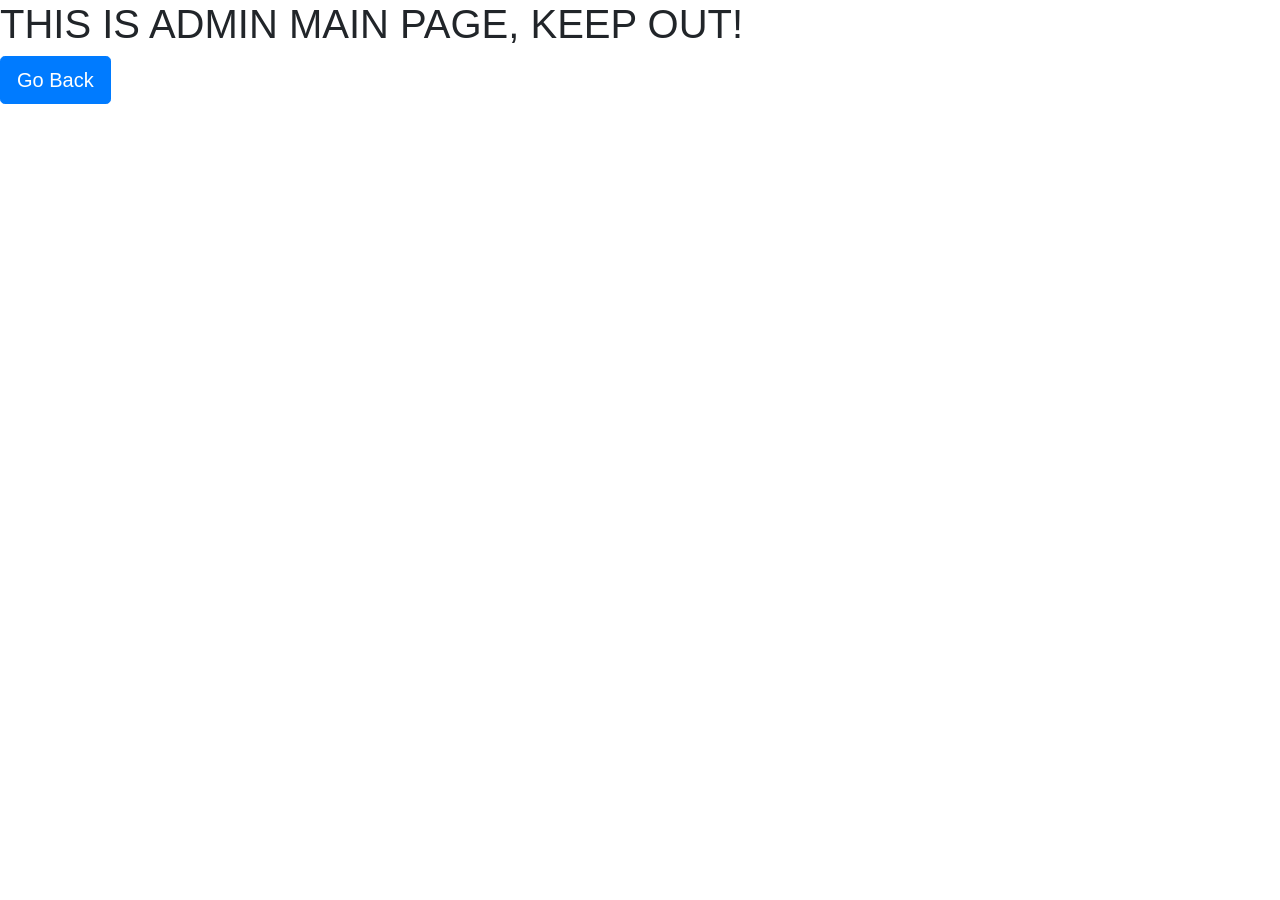
==== Angkring/admin-main-page.html @ c2aaa67b "Added all files to repo" ====
<!DOCTYPE html>
<html lang="en">
<head>
    <meta charset="UTF-8">
    <meta name="viewport" content="width=device-width, initial-scale=1.0">
    <meta http-equiv="X-UA-Compatible" content="ie=edge">
    <link rel="stylesheet" href="https://maxcdn.bootstrapcdn.com/bootstrap/4.3.1/css/bootstrap.min.css">
    <link rel="stylesheet" href="sytle.css">
    <script src="https://ajax.googleapis.com/ajax/libs/jquery/3.4.1/jquery.min.js"></script>
    <script src="https://cdnjs.cloudflare.com/ajax/libs/popper.js/1.14.7/umd/popper.min.js"></script>
    <script src="https://maxcdn.bootstrapcdn.com/bootstrap/4.3.1/js/bootstrap.min.js"></script>
    <title>Document</title>
</head>
<body>
    <h1>THIS IS ADMIN MAIN PAGE, KEEP OUT!</h1>
    <a href="index cp.html" class="btn btn-primary btn-lg" role="button" aria-pressed="true">Go Back</a>
</body>
</html>
---- Angkring/sytle.css ----
body, html, .bg {
    height: 100vh;
    width: 100wh;
    margin: 0;
    overflow: hidden;
    

}

.boody{
    background-image: url(image/salad.jpg);
    background-repeat: no-repeat;
    background-position: center;
    object-fit: contain;
}
 
.navbar{
    z-index: 99;
}


.nav-item button{
    /* margin-left: 10%; */
}



.bg {
    /* The image used */
    /* background-image: url("salad.jpg"); */
  
    /* Center and scale the image nicely */
    background-position: center;
    background-repeat: no-repeat;
    background-size: cover;
}

.bd-example{
    position:absolute;
    top: 0;
    left: 0;
    /* margin-top: -187px; */
}

/* .carousel-item h5{
    margin-top: -120px
}

.carousel-item p{
    margin-bottom: -120px
} */

.carousel-item img{
    
    height: auto;
    max-width: 100%;
    border: 0px;
    object-fit: cover;
    -webkit-transform: scale(1);
    transform: scale(1); /* you can change the value also */
   -webkit-transform-origin: center;
    transform-origin: center;


}

.carousel .slide{
    margin-bottom: 1000px
}

.carousel-caption{
    background-color:rgb(255, 255, 255,0.7);
    height: auto;
    width: auto;
    position: absolute;
    bottom:100;
    margin-bottom: 15%;
    border-radius: 25px;
}

.carousel-caption h5{
    color: rgb(66,66,66);
}

.carousel-caption p{
    color: rgb(66,66,66);
}

.carousel-indicators{
    padding-left: 20px;
}

.carousel-indicators li {
    height: 30px;
    width: 70px;
    background-color: rgb(255,255,255,1 );
    border-radius: 20px;
    line-height: 27px;
    text-align: center;
    color: black;
    /* width: auto;
    height: auto; */
    text-indent: unset;
    margin-bottom: 10%;
}

.modal-content {
    background-color: rgb(255, 255, 255,0.2);
}   

.modal-title{
    /* margin-left: 210px; */
    justify-content: center;
    font-size: 20pt;
    

}

.modal-header {
    padding:9px 15px;
    /* border-bottom:1px solid #eee; */
    background-color: rgb(255, 255, 255,0.8);
    -webkit-border-top-left-radius: 5px;
    -webkit-border-top-right-radius: 5px;
    -moz-border-radius-topleft: 5px;
    -moz-border-radius-topright: 5px;
     border-top-left-radius: 5px;
     border-top-right-radius: 5px;
 }

 .modal-body {
    padding:9px 15px;
    border-bottom:1px solid #eee;
    background-color: rgb(255, 255, 255,0.8);
  
     border-top-left-radius: 1px;
     border-top-right-radius: 1px;
 }

 /* card carousel user */
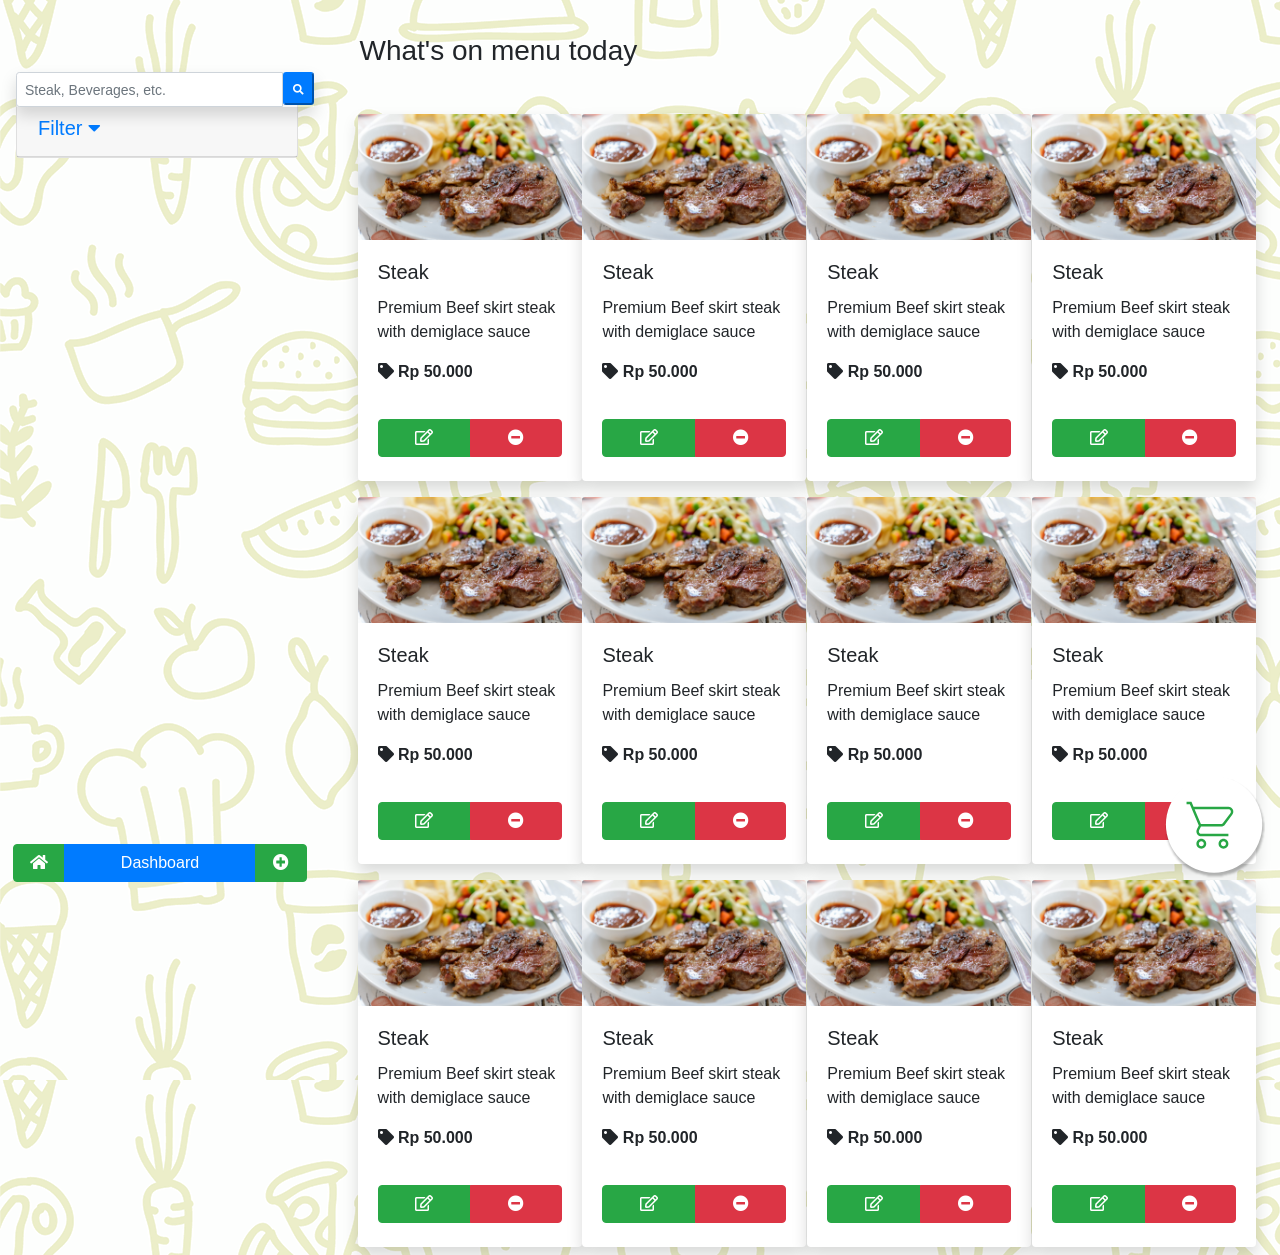
==== commit 640aef84: "Final, added admin page, dashboard and checkout page. Some minor changes" ====
--- a/Angkring/admin-main-page.html
+++ b/Angkring/admin-main-page.html
@@ -5,14 +5,733 @@
     <meta name="viewport" content="width=device-width, initial-scale=1.0">
     <meta http-equiv="X-UA-Compatible" content="ie=edge">
     <link rel="stylesheet" href="https://maxcdn.bootstrapcdn.com/bootstrap/4.3.1/css/bootstrap.min.css">
-    <link rel="stylesheet" href="sytle.css">
+    <link rel="icon" href="resources/title.png" type="image/png">
+    <link rel="stylesheet" href="style-admin.css">
+    <link rel="stylesheet" href="animate.css">
     <script src="https://ajax.googleapis.com/ajax/libs/jquery/3.4.1/jquery.min.js"></script>
     <script src="https://cdnjs.cloudflare.com/ajax/libs/popper.js/1.14.7/umd/popper.min.js"></script>
     <script src="https://maxcdn.bootstrapcdn.com/bootstrap/4.3.1/js/bootstrap.min.js"></script>
-    <title>Document</title>
+    <link rel="stylesheet" href="https://use.fontawesome.com/releases/v5.7.0/css/all.css" integrity="sha384-lZN37f5QGtY3VHgisS14W3ExzMWZxybE1SJSEsQp9S+oqd12jhcu+A56Ebc1zFSJ" crossorigin="anonymous">
+    <link href="https://fonts.googleapis.com/css?family=Lobster&display=swap" rel="stylesheet">
+    <title>Angkring</title>
 </head>
-<body>
-    <h1>THIS IS ADMIN MAIN PAGE, KEEP OUT!</h1>
-    <a href="index cp.html" class="btn btn-primary btn-lg" role="button" aria-pressed="true">Go Back</a>
-</body>
-</html>+<body class="body">
+    <!-- navbar -->
+    <!-- <nav class="navbar sticky-top  navbar-light justify-content-center fadeInDown animated" style="background-color: rgb(255,255,255,0.9); ">
+        <div class="container-fluid">    
+          <a class="navbar-brand" href="#"><img src="image/angkring logo.png" class="d-inline-block " alt="logo" style="width: 60px;"></a>
+          <h3 class="ml-auto fadeInDown animated delay-1s" style="font-family: 'lobster', cursive; text-align: center;">Angkring</h3>
+          <a class="btn btn-primary pull-right ml-auto mr-2" href="#" role="button" onclick="openNav()"><i class="fas fa-shopping-cart"></i></a>
+          <button class="navbar-toggler" type="button" data-toggle="collapse" data-target="#navbarSupportedContent" aria-controls="navbarSupportedContent" aria-expanded="false" aria-label="Toggle navigation">
+            <span class="navbar-toggler-icon"></span>
+          </button>
+
+        <div class="collapse navbar-collapse justify-content-end " id="navbarSupportedContent">
+            <ul class="navbar-nav ">
+                <li class="nav-item ml-auto">
+                    <a class="nav-link" href="#">Appetizer</a> 
+                </li>
+                <li class="nav-item ml-auto">
+                    <a class="nav-link" href="#">Main Course</a> 
+                </li>
+                <li class="nav-item ml-auto">
+                    <a class="nav-link" href="#">Dessert</a> 
+                </li>
+                <li class="nav-item ml-auto">
+                    <a class="nav-link" href="#">Beverage</a> 
+                </li>
+                <li class="nav-item ml-auto">
+                    <a class="nav-link" href="#">   </a> 
+                </li>
+                <li class="nav-item ml-auto">
+                  <a class="btn btn-outline-success my-2 my-sm-0 active" href="index cp.html" role="button"><i class="fas fa-home"></i> Home</a>
+                </li>
+            </ul>
+          </div>
+          </nav>
+        </div> -->
+
+        <div id="mySidenav" class="sidenav" style="height: 100%; top: 0; bottom: 0; overflow-y: scroll;">
+            <a href="javascript:void(0)" class="closebtn" onclick="closeNav()">&times;</a>
+            <h2 class="ml-2 text-muted">Order List</h2>
+          <div class="col">
+            <div class="row">
+               
+            </div>
+              <div class="row">
+                  <div class="card ml-2 mb-3 border-0 shadow" style="width: 24rem; height: 12rem; ">
+                      <div class="row no-gutters">
+                        <div class="col-md-4">
+                          <img src="image/steak.jpg" alt="..." style="height: 12rem; background-size: cover;" >
+                        </div>
+                        <div class="col-md-8 pull-left">
+                          <div class="card-body">
+                            <h4 class="card-title txtB text-wrap" style="margin-left: -1.50rem;"><b>Anonymous</b></h4>
+                            <div class="btn-group-vertical float-right" style="height: 100%; width: fit-content; display: block; float: right; position: absolute; top: 0; right: 0; bottom: 0;">
+                                <button type="button" class="btn btn-danger" style="display: block; height: 50%;" data-target="#cancel" data-toggle="modal"><i class="fas fa-minus-circle"></i></button>                
+                                <button type="button" class="btn btn-success" style="display: block; height: 50%;"><i class="fas fa-check"></i></button>                
+                            </div>
+                            <ul style="list-style-type:none; padding: 0%;">
+                              <li> <p class="card-text text-muted" style="margin-left: -1.50rem;">Steak <span style="position: absolute; right: 25%;">1x</span></p> </li>
+                              <li> <p class="card-text text-muted" style="margin-left: -1.50rem;">Steak <span style="position: absolute; right: 25%;">1x</span></p> </li>
+                              <li> <p class="card-text text-muted" style="margin-left: -1.50rem;">Steak <span style="position: absolute; right: 25%;">1x</span></p> </li>
+                    
+                            </ul>
+                            <p class="card-text" style="margin-left: -1.50rem;">Total <span style="position: absolute; right: 25%;">Rp. 120.000</span></p> 
+                          </div>
+                        </div>
+                      </div>
+                    </div>
+                    <div class="card ml-2 mb-3 border-0 shadow" style="width: 24rem; height: 12rem; ">
+                        <div class="row no-gutters">
+                          <div class="col-md-4">
+                            <img src="image/steak.jpg" alt="..." style="height: 12rem; background-size: cover;">
+                          </div>
+                          <div class="col-md-8 pull-left">
+                            <div class="card-body">
+                              <h4 class="card-title txtB text-wrap" style="margin-left: -1.50rem;"><b>Anonymous</b></h4>
+                              <div class="btn-group-vertical float-right" style="height: 100%; width: fit-content; display: block; float: right; position: absolute; top: 0; right: 0; bottom: 0;">
+                                  <button type="button" class="btn btn-danger" style="display: block; height: 50%;"><i class="fas fa-minus-circle"></i></button>                
+                                  <button type="button" class="btn btn-success" style="display: block; height: 50%;"><i class="fas fa-check"></i></button>                
+                              </div>
+                              <ul style="list-style-type:none; padding: 0%;">
+                                <li> <p class="card-text text-muted" style="margin-left: -1.50rem;">Steak <span style="position: absolute; right: 25%;">1x</span></p> </li>
+                                <li> <p class="card-text text-muted" style="margin-left: -1.50rem;">Steak <span style="position: absolute; right: 25%;">1x</span></p> </li>
+                                <li> <p class="card-text text-muted" style="margin-left: -1.50rem;">Steak <span style="position: absolute; right: 25%;">1x</span></p> </li>
+                      
+                              </ul>
+                              <p class="card-text" style="margin-left: -1.50rem;">Total <span style="position: absolute; right: 25%;">Rp. 120.000</span></p> 
+                            </div>
+                          </div>
+                        </div>
+                    </div>
+                    <div class="card ml-2 mb-3 border-0 shadow" style="width: 24rem; height: 12rem; ">
+                        <div class="row no-gutters">
+                          <div class="col-md-4">
+                            <img src="image/steak.jpg" alt="..." style="height: 12rem; background-size: cover;">
+                          </div>
+                          <div class="col-md-8 pull-left">
+                            <div class="card-body">
+                              <h4 class="card-title txtB text-wrap" style="margin-left: -1.50rem;"><b>Anonymous</b></h4>
+                              <div class="btn-group-vertical float-right" style="height: 100%; width: fit-content; display: block; float: right; position: absolute; top: 0; right: 0; bottom: 0;">
+                                  <button type="button" class="btn btn-danger" style="display: block; height: 50%;"><i class="fas fa-minus-circle"></i></button>                
+                                  <button type="button" class="btn btn-success" style="display: block; height: 50%;"><i class="fas fa-check"></i></button>                
+                              </div>
+                              <ul style="list-style-type:none; padding: 0%;">
+                                <li> <p class="card-text text-muted" style="margin-left: -1.50rem;">Steak <span style="position: absolute; right: 25%;">1x</span></p> </li>
+                                <li> <p class="card-text text-muted" style="margin-left: -1.50rem;">Steak <span style="position: absolute; right: 25%;">1x</span></p> </li>
+                                <li> <p class="card-text text-muted" style="margin-left: -1.50rem;">Steak <span style="position: absolute; right: 25%;">1x</span></p> </li>
+                      
+                              </ul>
+                              <p class="card-text" style="margin-left: -1.50rem;">Total <span style="position: absolute; right: 25%;">Rp. 120.000</span></p> 
+                            </div>
+                          </div>
+                        </div>
+                    </div>
+                    <div class="card ml-2 mb-3 border-0 shadow" style="width: 24rem; height: 12rem; ">
+                        <div class="row no-gutters">
+                          <div class="col-md-4">
+                            <img src="image/steak.jpg" alt="..." style="height: 12rem; background-size: cover;">
+                          </div>
+                          <div class="col-md-8 pull-left">
+                            <div class="card-body">
+                              <h4 class="card-title txtB text-wrap" style="margin-left: -1.50rem;"><b>Anonymous</b></h4>
+                              <div class="btn-group-vertical float-right" style="height: 100%; width: fit-content; display: block; float: right; position: absolute; top: 0; right: 0; bottom: 0;">
+                                  <button type="button" class="btn btn-danger" style="display: block; height: 50%;"><i class="fas fa-minus-circle"></i></button>                
+                                  <button type="button" class="btn btn-success" style="display: block; height: 50%;"><i class="fas fa-check"></i></button>                
+                              </div>
+                              <ul style="list-style-type:none; padding: 0%;">
+                                <li> <p class="card-text text-muted" style="margin-left: -1.50rem;">Steak <span style="position: absolute; right: 25%;">1x</span></p> </li>
+                                <li> <p class="card-text text-muted" style="margin-left: -1.50rem;">Steak <span style="position: absolute; right: 25%;">1x</span></p> </li>
+                                <li> <p class="card-text text-muted" style="margin-left: -1.50rem;">Steak <span style="position: absolute; right: 25%;">1x</span></p> </li>
+                      
+                              </ul>
+                              <p class="card-text" style="margin-left: -1.50rem;">Total <span style="position: absolute; right: 25%;">Rp. 120.000</span></p> 
+                            </div>
+                          </div>
+                        </div>
+                      </div>
+                      <div class="card ml-2 mb-3 border-0 shadow" style="width: 24rem; height: 12rem; ">
+                          <div class="row no-gutters">
+                            <div class="col-md-4">
+                              <img src="image/steak.jpg" alt="..." style="height: 12rem; background-size: cover;">
+                            </div>
+                            <div class="col-md-8 pull-left">
+                              <div class="card-body">
+                                <h4 class="card-title txtB text-wrap" style="margin-left: -1.50rem;"><b>Anonymous</b></h4>
+                                <div class="btn-group-vertical float-right" style="height: 100%; width: fit-content; display: block; float: right; position: absolute; top: 0; right: 0; bottom: 0;">
+                                    <button type="button" class="btn btn-danger" style="display: block; height: 50%;"><i class="fas fa-minus-circle"></i></button>                
+                                    <button type="button" class="btn btn-success" style="display: block; height: 50%;"><i class="fas fa-check"></i></button>                
+                                </div>
+                                <ul style="list-style-type:none; padding: 0%;">
+                                  <li> <p class="card-text text-muted" style="margin-left: -1.50rem;">Steak <span style="position: absolute; right: 25%;">1x</span></p> </li>
+                                  <li> <p class="card-text text-muted" style="margin-left: -1.50rem;">Steak <span style="position: absolute; right: 25%;">1x</span></p> </li>
+                                  <li> <p class="card-text text-muted" style="margin-left: -1.50rem;">Steak <span style="position: absolute; right: 25%;">1x</span></p> </li>
+                        
+                                </ul>
+                                <p class="card-text" style="margin-left: -1.50rem;">Total <span style="position: absolute; right: 25%;">Rp. 120.000</span></p> 
+                              </div>
+                            </div>
+                          </div>
+                        </div>
+                        <div class="card ml-2 mb-3 border-0 shadow" style="width: 24rem; height: 12rem; ">
+                            <div class="row no-gutters">
+                              <div class="col-md-4">
+                                <img src="image/steak.jpg" alt="..." style="height: 12rem; background-size: cover;">
+                              </div>
+                              <div class="col-md-8 pull-left">
+                                <div class="card-body">
+                                  <h4 class="card-title txtB text-wrap" style="margin-left: -1.50rem;"><b>Anonymous</b></h4>
+                                  <div class="btn-group-vertical float-right" style="height: 100%; width: fit-content; display: block; float: right; position: absolute; top: 0; right: 0; bottom: 0;">
+                                      <button type="button" class="btn btn-danger" style="display: block; height: 50%;"><i class="fas fa-minus-circle"></i></button>                
+                                      <button type="button" class="btn btn-success" style="display: block; height: 50%;"><i class="fas fa-check"></i></button>                
+                                  </div>
+                                  <ul style="list-style-type:none; padding: 0%;">
+                                    <li> <p class="card-text text-muted" style="margin-left: -1.50rem;">Steak <span style="position: absolute; right: 25%;">1x</span></p> </li>
+                                    <li> <p class="card-text text-muted" style="margin-left: -1.50rem;">Steak <span style="position: absolute; right: 25%;">1x</span></p> </li>
+                                    <li> <p class="card-text text-muted" style="margin-left: -1.50rem;">Steak <span style="position: absolute; right: 25%;">1x</span></p> </li>
+                          
+                                  </ul>
+                                  <p class="card-text" style="margin-left: -1.50rem;">Total <span style="position: absolute; right: 25%;">Rp. 120.000</span></p> 
+                                </div>
+                              </div>
+                            </div>
+                          </div>
+                          <div class="card ml-2 mb-3 border-0 shadow" style="width: 24rem; height: 12rem; ">
+                              <div class="row no-gutters">
+                                <div class="col-md-4">
+                                  <img src="image/steak.jpg" alt="..." style="height: 12rem; background-size: cover;">
+                                </div>
+                                <div class="col-md-8 pull-left">
+                                  <div class="card-body">
+                                    <h4 class="card-title txtB text-wrap" style="margin-left: -1.50rem;"><b>Anonymous</b></h4>
+                                    <div class="btn-group-vertical float-right" style="height: 100%; width: fit-content; display: block; float: right; position: absolute; top: 0; right: 0; bottom: 0;">
+                                        <button type="button" class="btn btn-danger" style="display: block; height: 50%;"><i class="fas fa-minus-circle"></i></button>                
+                                        <button type="button" class="btn btn-success" style="display: block; height: 50%;"><i class="fas fa-check"></i></button>                
+                                    </div>
+                                    <ul style="list-style-type:none; padding: 0%;">
+                                      <li> <p class="card-text text-muted" style="margin-left: -1.50rem;">Steak <span style="position: absolute; right: 25%;">1x</span></p> </li>
+                                      <li> <p class="card-text text-muted" style="margin-left: -1.50rem;">Steak <span style="position: absolute; right: 25%;">1x</span></p> </li>
+                                      <li> <p class="card-text text-muted" style="margin-left: -1.50rem;">Steak <span style="position: absolute; right: 25%;">1x</span></p> </li>
+                            
+                                    </ul>
+                                    <p class="card-text" style="margin-left: -1.50rem;">Total <span style="position: absolute; right: 25%;">Rp. 120.000</span></p> 
+                                  </div>
+                                </div>
+                              </div>
+                            </div>
+              </div>
+          </div>  
+        </div>
+
+    <div class="row">
+            <div class="col">
+              <div class="input-group ml-3 border-0 shadow fadeInLeft animated sticky-top" style="top: 8%;">
+                <input type="text" id="quantity" name="quantity" class="form-control btn-sm"  placeholder="Steak, Beverages, etc. " >
+                <span class="input-group-btn">
+                    <button type="button" class="quantity-right-plus btn-sm btn-primary btn-number" data-type="plus" data-field="">
+                        <span class="glyphicon glyphicon-plus"><i class="fas fa-search fa-xs"></i></span>
+                    </button>
+                </span>
+            </div>
+              <!-- <div> 
+                <input type="text" class="ml-3 form-control border-0 shadow fadeInLeft animated" style="width: 23%; margin-top: 2%; position: fixed;" placeholder="Search our menu" >
+              </div> -->
+              <div class="card mt-3 ml-3 sticky-top filter-oke fadeInLeft animated delay-1s" style="background: #ffffff; z-index: 99;">
+                <header class="card-header">
+                    <!-- <h6 class="title text-center font-weight-bold">Filter</h6> -->
+                    <a class="btn btn-link text-weight-bold text-center text-decoration-none" style=" font-size: 15pt; padding: 0;" data-toggle="collapse" href="#filtercollapse" role="button" aria-expanded="false" aria-controls="collapseExample">
+                      Filter     <i class="fas fa-caret-down"></i>
+                    </a>
+                  </header>   
+              <div class="collapse" id="filtercollapse">
+                <article class="card-group-item" >      
+                  <header class="card-header">
+                    <h6 class="title">Range input </h6>
+                  </header>
+                  <div class="filter-content">
+                    <div class="card-body">
+                    <div class="form-row">
+                    <div class="form-group col-md-6">
+                      <label>Min</label>
+                      <input type="number" class="form-control" id="inputEmail4" placeholder="Rp 0">
+                    </div>
+                    <div class="form-group col-md-6 text-right">
+                      <label>Max</label>
+                      <input type="number" class="form-control" placeholder="Rp 100.000">
+                    </div>
+                    </div>
+                    </div> <!-- card-body.// -->
+                  </div>
+                </article> <!-- card-group-item.// -->
+                <article class="card-group-item">
+                  <header class="card-header">
+                    <h6 class="title">Selection </h6>
+                  </header>
+                  <div class="filter-content">
+                    <div class="card-body">
+                      <div class="custom-control custom-checkbox">
+                        <span class="float-right badge badge-light round">12</span>
+                          <input type="checkbox" class="custom-control-input" id="Check1">
+                          <label class="custom-control-label" for="Check1">Appetizer</label>
+                      </div> <!-- form-check.// -->
+              
+                      <div class="custom-control custom-checkbox">
+                        <span class="float-right badge badge-light round">10</span>
+                          <input type="checkbox" class="custom-control-input" id="Check2">
+                         <label class="custom-control-label" for="Check2">Main Course</label>
+                      </div> <!-- form-check.// -->
+              
+                      <div class="custom-control custom-checkbox">
+                        <span class="float-right badge badge-light round">17</span>
+                          <input type="checkbox" class="custom-control-input" id="Check3">
+                          <label class="custom-control-label" for="Check3">Dessert</label>
+                      </div> <!-- form-check.// -->
+              
+                      <div class="custom-control custom-checkbox">
+                        <span class="float-right badge badge-light round">12</span>
+                          <input type="checkbox" class="custom-control-input" id="Check4">
+                          <label class="custom-control-label" for="Check4">Beverage</label>
+                      </div>
+                      <div class="custom-control custom-checkbox">
+                        <span class="float-right badge badge-light round">9</span>
+                          <input type="checkbox" class="custom-control-input" id="Check5">
+                          <label class="custom-control-label" for="Check5">Snacks</label>
+                      </div> <!-- form-check.// -->
+                    </div> <!-- card-body.// -->
+                    <header class="card-header">
+                        <a class="btn btn-success ml-auto" href="#" role="button">Set Filter</a>
+                      </header>
+                  </div>
+                </article> <!-- card-group-item.// -->
+              </div>
+                </div>
+            </div> 
+        <div class="col-9 fadeInUp animated">
+            
+          <div class="row ml-3 mt-1">
+            <div class="block" style="margin-top: 30px;">
+                <h3 class="ml-3"> What's on menu today</h3> </div>  
+            </div>
+          
+            <div class="col-12">
+              <div class="container-fluid" style="margin-top: 30px;">
+                  <div class="row mr-2 mb-2">
+                      <div class="col-sm-6 col-lg-3 mt-2 mx-auto">
+                          <div class="card card-cat    border-0 shadow" style="width: 14rem;">
+                            <img src="Image/steak.jpg" class="card-img-top">
+                              <div class="card-body">
+                                <h5 class="card-title">Steak</h5>
+                                <p class="card-text">Premium Beef skirt steak with demiglace sauce </p>
+                                <p class="font-weight-bold"><i class="fas fa-tag mb-2"></i>  Rp 50.000</p>
+                                <div class="btn-group btn-block">
+                                  <a href="#" class="btn btn-success mt-3 mb-1 d-inline float-left" data-target="#produk1" data-toggle="modal"> <i class="far fa-edit"></i></a>                
+                                  <a href="#" class="btn btn-danger mt-3 mb-1 d-inline float-right" data-target="#delete" data-toggle="modal"> <i class="fas fa-minus-circle"></i></a>                
+                                </div>
+                                </div>    
+                          </div>
+                        </div>
+                        <div class="col-sm-6 col-lg-3 mt-2">
+                            <div class="card card-cat    border-0 shadow" style="width: 14rem;">
+                                <img src="Image/steak.jpg" class="card-img-top">
+                                  <div class="card-body">
+                                    <h5 class="card-title">Steak</h5>
+                                    <p class="card-text">Premium Beef skirt steak with demiglace sauce </p>
+                                    <p class="font-weight-bold"><i class="fas fa-tag mb-2"></i>  Rp 50.000</p>
+                                    <div class="btn-group btn-block">
+                                      <a href="#" class="btn btn-success mt-3 mb-1 d-inline float-left" data-target="#produk1" data-toggle="modal"> <i class="far fa-edit"></i></a>                
+                                      <a href="#" class="btn btn-danger mt-3 mb-1 d-inline float-right" data-target="#produk1" data-toggle="modal"> <i class="fas fa-minus-circle"></i></a>                
+                                    </div>
+                                    </div>    
+                              </div>
+                        </div>
+                        <div class="col-sm-6 col-lg-3 mt-2">
+                            <div class="card card-cat    border-0 shadow" style="width: 14rem;">
+                                <img src="Image/steak.jpg" class="card-img-top">
+                                  <div class="card-body">
+                                    <h5 class="card-title">Steak</h5>
+                                    <p class="card-text">Premium Beef skirt steak with demiglace sauce </p>
+                                    <p class="font-weight-bold"><i class="fas fa-tag mb-2"></i>  Rp 50.000</p>
+                                    <div class="btn-group btn-block">
+                                      <a href="#" class="btn btn-success mt-3 mb-1 d-inline float-left" data-target="#produk1" data-toggle="modal"> <i class="far fa-edit"></i></a>                
+                                      <a href="#" class="btn btn-danger mt-3 mb-1 d-inline float-right" data-target="#produk1" data-toggle="modal"> <i class="fas fa-minus-circle"></i></a>                
+                                    </div>
+                                    </div>    
+                              </div>
+                        </div>
+                        <div class="col-sm-6 col-lg-3 mt-2">
+                            <div class="card card-cat    border-0 shadow" style="width: 14rem;">
+                                <img src="Image/steak.jpg" class="card-img-top">
+                                  <div class="card-body">
+                                    <h5 class="card-title">Steak</h5>
+                                    <p class="card-text">Premium Beef skirt steak with demiglace sauce </p>
+                                    <p class="font-weight-bold"><i class="fas fa-tag mb-2"></i>  Rp 50.000</p>
+                                    <div class="btn-group btn-block">
+                                      <a href="#" class="btn btn-success mt-3 mb-1 d-inline float-left" data-target="#produk1" data-toggle="modal"> <i class="far fa-edit"></i></a>                
+                                      <a href="#" class="btn btn-danger mt-3 mb-1 d-inline float-right" data-target="#produk1" data-toggle="modal"> <i class="fas fa-minus-circle"></i></a>                
+                                    </div>
+                                    </div>    
+                              </div>
+                        </div>
+                      </div>
+                  <div class="row mr-2 mb-2">
+                      <div class="col-sm-6 col-lg-3 mt-2 mx-auto">
+                          <div class="card card-cat    border-0 shadow" style="width: 14rem;">
+                            <img src="Image/steak.jpg" class="card-img-top">
+                              <div class="card-body">
+                                <h5 class="card-title">Steak</h5>
+                                <p class="card-text">Premium Beef skirt steak with demiglace sauce </p>
+                                <p class="font-weight-bold"><i class="fas fa-tag mb-2"></i>  Rp 50.000</p>
+                                <div class="btn-group btn-block">
+                                  <a href="#" class="btn btn-success mt-3 mb-1 d-inline float-left" data-target="#produk1" data-toggle="modal"> <i class="far fa-edit"></i></a>                
+                                  <a href="#" class="btn btn-danger mt-3 mb-1 d-inline float-right" data-target="#produk1" data-toggle="modal"> <i class="fas fa-minus-circle"></i></a>                
+                                </div>
+                                </div>    
+                          </div>
+                        </div>
+                        <div class="col-sm-6 col-lg-3 mt-2">
+                            <div class="card card-cat    border-0 shadow" style="width: 14rem;">
+                                <img src="Image/steak.jpg" class="card-img-top">
+                                  <div class="card-body">
+                                    <h5 class="card-title">Steak</h5>
+                                    <p class="card-text">Premium Beef skirt steak with demiglace sauce </p>
+                                    <p class="font-weight-bold"><i class="fas fa-tag mb-2"></i>  Rp 50.000</p>
+                                    <div class="btn-group btn-block">
+                                      <a href="#" class="btn btn-success mt-3 mb-1 d-inline float-left" data-target="#produk1" data-toggle="modal"> <i class="far fa-edit"></i></a>                
+                                      <a href="#" class="btn btn-danger mt-3 mb-1 d-inline float-right" data-target="#produk1" data-toggle="modal"> <i class="fas fa-minus-circle"></i></a>                
+                                    </div>
+                                    </div>    
+                              </div>
+                        </div>
+                        <div class="col-sm-6 col-lg-3 mt-2">
+                            <div class="card card-cat    border-0 shadow" style="width: 14rem;">
+                                <img src="Image/steak.jpg" class="card-img-top">
+                                  <div class="card-body">
+                                    <h5 class="card-title">Steak</h5>
+                                    <p class="card-text">Premium Beef skirt steak with demiglace sauce </p>
+                                    <p class="font-weight-bold"><i class="fas fa-tag mb-2"></i>  Rp 50.000</p>
+                                    <div class="btn-group btn-block">
+                                      <a href="#" class="btn btn-success mt-3 mb-1 d-inline float-left" data-target="#produk1" data-toggle="modal"> <i class="far fa-edit"></i></a>                
+                                      <a href="#" class="btn btn-danger mt-3 mb-1 d-inline float-right" data-target="#produk1" data-toggle="modal"> <i class="fas fa-minus-circle"></i></a>                
+                                    </div>
+                                    </div>    
+                              </div>
+                        </div>
+                        <div class="col-sm-6 col-lg-3 mt-2">
+                            <div class="card card-cat    border-0 shadow" style="width: 14rem;">
+                                <img src="Image/steak.jpg" class="card-img-top">
+                                  <div class="card-body">
+                                    <h5 class="card-title">Steak</h5>
+                                    <p class="card-text">Premium Beef skirt steak with demiglace sauce </p>
+                                    <p class="font-weight-bold"><i class="fas fa-tag mb-2"></i>  Rp 50.000</p>
+                                    <div class="btn-group btn-block">
+                                      <a href="#" class="btn btn-success mt-3 mb-1 d-inline float-left" data-target="#produk1" data-toggle="modal"> <i class="far fa-edit"></i></a>                
+                                      <a href="#" class="btn btn-danger mt-3 mb-1 d-inline float-right" data-target="#produk1" data-toggle="modal"> <i class="fas fa-minus-circle"></i></a>                
+                                    </div>
+                                    </div>    
+                              </div>
+                        </div>
+                      </div>
+                      
+                  <div class="row mr-2 mb-2">
+                      <div class="col-sm-6 col-lg-3 mt-2 mx-auto">
+                          <div class="card card-cat    border-0 shadow" style="width: 14rem;">
+                            <img src="Image/steak.jpg" class="card-img-top">
+                              <div class="card-body">
+                                <h5 class="card-title">Steak</h5>
+                                <p class="card-text">Premium Beef skirt steak with demiglace sauce </p>
+                                <p class="font-weight-bold"><i class="fas fa-tag mb-2"></i>  Rp 50.000</p>
+                                <div class="btn-group btn-block">
+                                  <a href="#" class="btn btn-success mt-3 mb-1 d-inline float-left" data-target="#produk1" data-toggle="modal"> <i class="far fa-edit"></i></a>                
+                                  <a href="#" class="btn btn-danger mt-3 mb-1 d-inline float-right" data-target="#produk1" data-toggle="modal"> <i class="fas fa-minus-circle"></i></a>                
+                                </div>
+                                </div>    
+                          </div>
+                        </div>
+                        <div class="col-sm-6 col-lg-3 mt-2">
+                            <div class="card card-cat    border-0 shadow" style="width: 14rem;">
+                                <img src="Image/steak.jpg" class="card-img-top">
+                                  <div class="card-body">
+                                    <h5 class="card-title">Steak</h5>
+                                    <p class="card-text">Premium Beef skirt steak with demiglace sauce </p>
+                                    <p class="font-weight-bold"><i class="fas fa-tag mb-2"></i>  Rp 50.000</p>
+                                    <div class="btn-group btn-block">
+                                      <a href="#" class="btn btn-success mt-3 mb-1 d-inline float-left" data-target="#produk1" data-toggle="modal"> <i class="far fa-edit"></i></a>                
+                                      <a href="#" class="btn btn-danger mt-3 mb-1 d-inline float-right" data-target="#produk1" data-toggle="modal"> <i class="fas fa-minus-circle"></i></a>                
+                                    </div>
+                                    </div>    
+                              </div>
+                        </div>
+                        <div class="col-sm-6 col-lg-3 mt-2">
+                            <div class="card card-cat    border-0 shadow" style="width: 14rem;">
+                                <img src="Image/steak.jpg" class="card-img-top">
+                                  <div class="card-body">
+                                    <h5 class="card-title">Steak</h5>
+                                    <p class="card-text">Premium Beef skirt steak with demiglace sauce </p>
+                                    <p class="font-weight-bold"><i class="fas fa-tag mb-2"></i>  Rp 50.000</p>
+                                    <div class="btn-group btn-block">
+                                      <a href="#" class="btn btn-success mt-3 mb-1 d-inline float-left" data-target="#produk1" data-toggle="modal"> <i class="far fa-edit"></i></a>                
+                                      <a href="#" class="btn btn-danger mt-3 mb-1 d-inline float-right" data-target="#produk1" data-toggle="modal"> <i class="fas fa-minus-circle"></i></a>                
+                                    </div>
+                                    </div>    
+                              </div>
+                        </div>
+                        <div class="col-sm-6 col-lg-3 mt-2">
+                            <div class="card card-cat    border-0 shadow" style="width: 14rem;">
+                                <img src="Image/steak.jpg" class="card-img-top">
+                                  <div class="card-body">
+                                    <h5 class="card-title">Steak</h5>
+                                    <p class="card-text">Premium Beef skirt steak with demiglace sauce </p>
+                                    <p class="font-weight-bold"><i class="fas fa-tag mb-2"></i>  Rp 50.000</p>
+                                    <div class="btn-group btn-block">
+                                      <a href="#" class="btn btn-success mt-3 mb-1 d-inline float-left" data-target="#produk1" data-toggle="modal"> <i class="far fa-edit"></i></a>                
+                                      <a href="#" class="btn btn-danger mt-3 mb-1 d-inline float-right" data-target="#produk1" data-toggle="modal"> <i class="fas fa-minus-circle"></i></a>                
+                                    </div>
+                                    </div>    
+                              </div>
+                        </div>
+                      </div>
+                      </div>                                           
+              </div>     
+            </div>
+          </div>
+        </div>    
+    </div>
+
+    <div class="modal fade" id="add" tabindex="-1" role="dialog" aria-labelledby="exampleModalLabel" aria-hidden="true">
+      <div class="modal-dialog modal-lg modal-dialog-centered" role="document">
+        <div class="modal-content">
+          <div class="modal-header">
+            <h5 class="modal-title" id="exampleModalLabel">Product Detail</h5>
+            <button type="button" class="close" data-dismiss="modal" aria-label="Close">
+              <span aria-hidden="true">&times;</span>
+            </button>
+          </div>
+          <div class="modal-body" style="position: relative;">
+            <div class="row">
+                
+              <div class="col-9">
+                
+              </div>
+            </div>
+            <div class=row  >
+              <div class="col md-6 ml-3 mr-3">
+                <table class="table table-borderless">
+                <tr> 
+                  <th>Picture</th> 
+                <td>
+                  <div class="input-group">
+                    <div class="input-group-prepend">
+                      <span class="input-group-text" id="inputGroupFileAddon01">Upload</span>
+                    </div>
+                    <div class="custom-file">
+                      <input type="file" class="custom-file-input" id="inputGroupFile01"
+                        aria-describedby="inputGroupFileAddon01">
+                      <label class="custom-file-label" for="inputGroupFile01">Choose file</label>
+                    </div>
+                  </div>
+                </td>
+                <tr>
+                  <th> Name </th>
+                <td> 
+                      <form action="">
+                        <input class="form-control" type="text" name="menu" placeholder="Ice Cream">
+                      </form> 
+                </td>
+                </tr>  
+                <!-- <div class="container-fluid"> -->
+                </tr>
+                <tr>  
+                  <th> Price </th>
+                <td> 
+                      <form action="">
+                        <input class="form-control" type="text" name="menu" placeholder="Rp. 30.000">
+                      </form> 
+                </td>
+                </tr>
+                <tr>  
+                  <th> Description</th>
+                <td> 
+                      <form action="">
+                        <textarea class="form-control" type="text" name="menu" placeholder="Sweet ice cream with topping on it."></textarea>
+                      </form> 
+                </td>
+                </tr>
+                </table>
+              </div>
+              
+            </div>
+          </div>
+          <div class="modal-footer">
+              <div class="btn-group btn-block">
+                  <button type="button" class="btn btn-secondary mt-3 mb-1 d-inline" onclick="animateCSS('.carticon', 'rubberBand')"><i class="fas fa-arrow-left" data-dismiss="modal"></i></button>
+                  <button type="button" class="btn btn-success mt-3 mb-1 d-inline" onclick="animateCSS('.carticon', 'rubberBand')"><i class="fas fa-check" data-dismiss="modal"></i></button>
+                </div>
+          </div>
+        </div>
+      </div>
+    </div>
+    <div class="modal fade" id="produk1" tabindex="-1" role="dialog" aria-labelledby="exampleModalLabel" aria-hidden="true">
+        <div class="modal-dialog modal-lg modal-dialog-centered" role="document">
+          <div class="modal-content">
+            <div class="modal-header">
+              <h5 class="modal-title" id="exampleModalLabel">Product Detail</h5>
+              <button type="button" class="close" data-dismiss="modal" aria-label="Close">
+                <span aria-hidden="true">&times;</span>
+              </button>
+            </div>
+            <div class="modal-body" style="position: relative;">
+              <div class="row">
+                  <img class="rounded mx-auto " src="Image/steak.jpg" style="display: block;  height: 16rem; width: auto;">
+                  
+                <div class="col-9">
+                  
+                </div>
+              </div>
+              <div class=row  >
+                <div class="col md-6 ml-3 mr-3">
+                  <table class="table table-borderless">
+                  <tr> 
+                    <th>Picture</th> 
+                  <td>
+                    <div class="input-group">
+                      <div class="input-group-prepend">
+                        <span class="input-group-text" id="inputGroupFileAddon01">Upload</span>
+                      </div>
+                      <div class="custom-file">
+                        <input type="file" class="custom-file-input" id="inputGroupFile01"
+                          aria-describedby="inputGroupFileAddon01">
+                        <label class="custom-file-label" for="inputGroupFile01">Choose file</label>
+                      </div>
+                    </div>
+                  </td>
+                  <tr>
+                    <th> Name </th>
+                  <td> 
+                        <form action="">
+                          <input class="form-control" type="text" name="menu" value="Steak">
+                        </form> 
+                  </td>
+                  </tr>  
+                  <!-- <div class="container-fluid"> -->
+                  </tr>
+                  <tr>  
+                    <th> Price </th>
+                  <td> 
+                        <form action="">
+                          <input class="form-control" type="text" name="menu" value="Rp. 50.000">
+                        </form> 
+                  </td>
+                  </tr>
+                  <tr>  
+                    <th> Description</th>
+                  <td> 
+                        <form action="">
+                          <textarea class="form-control" type="text" name="menu" value="Steak">Premium Beef skirt steak with demiglace sauce </textarea>
+                        </form> 
+                  </td>
+                  </tr>
+                  </table>
+                </div>
+                
+              </div>
+            </div>
+            <div class="modal-footer">
+                <div class="btn-group btn-block">
+                    <button type="button" class="btn btn-secondary mt-3 mb-1 d-inline" onclick="animateCSS('.carticon', 'rubberBand')"><i class="fas fa-arrow-left" data-dismiss="modal"></i></button>
+                    <button type="button" class="btn btn-success mt-3 mb-1 d-inline" onclick="animateCSS('.carticon', 'rubberBand')"><i class="fas fa-check" data-dismiss="modal"></i></button>
+                  </div>
+            </div>
+          </div>
+        </div>
+      </div>
+
+      <div class="modal fade" id="delete" tabindex="-1" role="dialog" aria-labelledby="exampleModalLabel" aria-hidden="true">
+          <div class="modal-dialog modal-lg modal-dialog-centered" role="document">
+            <div class="modal-content">
+              <div class="modal-body" style="position: relative; padding: 40px;">
+                <div class="row">
+                  <div class="col-9">
+                    
+                  </div>
+                </div>
+                <div class=row  >
+                  <div class="col md-6">
+                    <h4  style="position: relative; top: 50%; transform: translateY(-50%); text-align: center;">Delete item?</h4> 
+                  </div>
+                  <div class="btn-group btn-block" style="margin-top: 24%;">
+                  <button type="button" class="btn btn-secondary mt-3 mb-1 d-inline" onclick="animateCSS('.carticon', 'rubberBand')"><i class="fas fa-arrow-left" data-dismiss="modal"></i></button>
+                  <button type="button" class="btn btn-danger mt-3 mb-1 d-inline" onclick="animateCSS('.carticon', 'rubberBand')"><i class="fas fa-minus-circle" data-dismiss="modal"></i></button>
+                </div>
+                </div>
+              </div>
+    
+            </div>
+          </div>
+        </div>
+
+        <div class="modal fade" id="cancel" tabindex="-1" role="dialog" aria-labelledby="exampleModalLabel" aria-hidden="true">
+            <div class="modal-dialog modal-lg modal-dialog-centered" role="document">
+              <div class="modal-content">
+                <div class="modal-body" style="position: relative; padding: 40px;">
+                  <div class="row">
+                    <div class="col-9">
+                      
+                    </div>
+                  </div>
+                  <div class=row  >
+                    <div class="col md-6">
+                      <h4  style="position: relative; top: 50%; transform: translateY(-50%); text-align: center;">Cancel order?</h4> 
+                    </div>
+                    <div class="btn-group btn-block" style="margin-top: 24%;">
+                    <button type="button" class="btn btn-secondary mt-3 mb-1 d-inline" onclick="animateCSS('.carticon', 'rubberBand')"><i class="fas fa-arrow-left" data-dismiss="modal"></i></button>
+                    <button type="button" class="btn btn-danger mt-3 mb-1 d-inline" onclick="animateCSS('.carticon', 'rubberBand')"><i class="fas fa-minus-circle" data-dismiss="modal"></i></button>
+                  </div>
+                  </div>
+                </div>
+      
+              </div>
+            </div>
+          </div>
+
+          <div class="btn-group fabtn-edit fadeInLeft animated" style="width: 23%;">
+              <a href="index cp.html" class="btn btn-success" style="text-align: center; width: 20%;"><i class="fas fa-home"></i></a>                              
+              <a href="dashboard.html" class="btn btn-primary" style="text-align: center; width: 80%;">Dashboard</a>               
+              <button type="button" class="btn btn-success" style="text-align: center; width: 20%;" data-target="#add" data-toggle="modal"><i class="fas fa-plus-circle"></i></button>               
+          </div>
+      <div>
+      <input type="image" width="100" height="110" src="resources/fab-order.svg" class="mt-3 fabtn fadeInRight animated float-right" style="margin-left:90% ;" onclick="openNav()">
+      </div>
+    <!-- <footer id="sticky-footer" class="mt-3 py-4 bg-light green-bg text-black-70">
+        <div class="container text-center">
+          <small>Copyright &copy; Kelompok 10</small>
+        </div>
+      </footer> -->
+
+     
+           <!-- popular carousel end -->
+
+           <!-- <script>
+           jQuery(function ($) {
+    $.fn.hScroll = function (amount) {
+        amount = amount || 1200;
+        $(this).bind("DOMMouseScroll mousewheel", function (event) {
+            var oEvent = event.originalEvent, 
+                direction = oEvent.detail ? oEvent.detail * -amount : oEvent.wheelDelta, 
+                position = $(this).scrollLeft();
+            position += direction > 0 ? -amount : amount;
+            $(this).scrollLeft(position);
+            event.preventDefault();
+        })
+    };
+});
+
+$(document).ready(function() {
+    $('#box').hScroll(1350); // You can pass (optionally) scrolling amount
+});
+           </script> -->
+    
+    <script src="userpage.js"></script>       
+  
+</body> 
+    
--- a/Angkring/style-admin.css
+++ b/Angkring/style-admin.css
@@ -0,0 +1,215 @@
+.body{
+    overflow-x:hidden;
+    background-image: url('Image/bg-food.png');
+}
+
+.sidenav {
+  height: 75%; /* 100% Full-height */
+  width: 0; /* 0 width - change this with JavaScript */
+  position: fixed; /* Stay in place */
+  z-index: 1234902; /* Stay on top */
+  top: 10%; /* Stay at the top */
+  right: 0;
+  background-color:   rgba(230, 230, 230, 0.9); 
+  overflow-x: hidden; /* Disable horizontal scroll */
+  padding-top: 1rem; /* Place content 60px from the top */
+  transition: 0.5s; /* 0.5 second transition effect to slide in the sidenav */
+}
+
+.sidenav img{
+  object-fit: cover;
+  height: 7.17rem;
+  width: 7rem;
+}
+
+/* The navigation menu links */
+/* .sidenav a {
+  padding: 8px 8px 8px 32px;
+  text-decoration: none;
+  font-size: 25px;
+  color: #818181;
+  display: block;
+  transition: 0.3s;
+} */
+
+/* When you mouse over the navigation links, change their color */
+.sidenav a:hover {
+  color: #f1f1f1;
+}
+
+/* Position and style the close button (top right corner) */
+.sidenav .closebtn {
+  position: absolute;
+  top: 0;
+  right: 25px;
+  font-size: 36px;
+  margin-left: 50px;
+}
+
+.sidenav .checkbtn {
+  position: absolute;
+  top: 100%;
+  right: 25px;
+}
+
+
+.talkbubble {
+    width: 11rem;
+    height: 3rem;
+    background:rgba(156, 238, 101,0.5);
+    position: relative;
+    -moz-border-radius: 10px;
+    -webkit-border-radius: 10px;
+    border-radius: 10px;
+  }
+  .talkbubble:before {
+    content: "";
+    position: absolute;
+    right: 100%;
+    top: 0.7rem;
+    width: 0;
+    height: 0;
+    border-top: 13px solid transparent;
+    border-right: 26px solid rgba(156, 238, 101,0.5);
+    border-bottom: 13px solid transparent;
+  }
+
+  .filter-oke{
+    top: 6.2rem;
+  }
+
+  .green-bg{
+    background-image: url('Image/footer green.jpg');
+  }
+
+  .yess{
+    background-color:rgb(238, 255, 227);
+  }
+
+  .card-cat .img{
+    background-color: black;
+  }
+  
+  .card-cat:hover,
+  .card-cat.hover {
+    -webkit-transition: all 0.15s;
+    transition: all 0.15s;
+    transform:scale(1.02);
+    
+    box-shadow: 1px 8px 20px grey;
+      -webkit-transition:  box-shadow 0.15 s ease-in;
+  }
+
+  .modal{
+    border-color: transparent;
+  }
+  
+  .modal-content {
+    background-color: transparent;
+    width: 34rem;
+    left: 50%;
+    margin-left: -17rem;
+    /* rgb(255, 255, 255,0.2); */
+  }   
+  
+  .modal-title{
+    /* margin-left: 210px; */
+    
+    font-size: 20pt;
+    
+  
+  }
+  
+  .modal-header {
+    padding:9px 15px;
+    width: 34rem;
+    position: relative;
+    left: 50%; 
+    margin-left: -17rem;
+    /* border-bottom:1px solid #eee; */
+    background-color: rgb(192, 240, 158);
+    -webkit-border-top-left-radius: 5px;
+    -webkit-border-top-right-radius: 5px;
+    -moz-border-radius-topleft: 5px;
+    -moz-border-radius-topright: 5px;
+     border-top-left-radius: 5px;
+     border-top-right-radius: 5px;
+  }
+  
+  .modal-body {
+    padding:9px 15px;
+    border-bottom:1px solid #eee;
+    background-color: rgb(255, 255, 255,0.95);
+    width: 34rem;
+    left: 50%; margin-left: -17rem; 
+     border-top-left-radius: 1px;
+     border-top-right-radius: 1px;
+  }
+  .bottom-border { border-bottom: 1px dashed black; }
+  
+  .modal-footer{
+    background-color: rgb(255, 255, 255,0.8);
+     border-top-color: teal;
+     width: 34rem;
+     position: relative;
+     left: 50%; margin-left: -17rem;
+    border-bottom-left-radius: 1px;
+     border-bottom-right-radius: 1px;
+  }
+
+  .greet-text{
+    position: relative;
+    display: block;
+    width: 20rem;
+    margin-left: -10rem;        
+    line-height: 20px;
+    text-align: center;
+    font-size: 20pt;
+    font-family: 'Segoe UI', Tahoma, Geneva, Verdana, sans-serif;
+    text-decoration: none;
+    transition: ease all 0.3s;
+    position: fixed;
+    top: 1%;
+    left: 50%;
+    -webkit-animation-delay: 0.3s;
+    animation-delay: 0.3s;
+    z-index: 9999999;
+  }
+
+  .fabtn{
+
+
+    position: relative;
+    -moz-border-radius: 10px;
+    -webkit-border-radius: 10px;
+    border-radius: 10px;
+    display: block;        
+    line-height: 20px;
+    text-align: left;
+    font-size: 15pt;
+    font-weight: bold;
+    text-decoration: none;
+    transition: ease all 0.3s;
+    position: fixed;
+    left: 1%;
+    bottom:2%;
+  }
+/* .fabtn:hover{background: #26a74a} */
+
+.fabtn-edit{
+
+
+  position: relative;
+  -moz-border-radius: 10px;
+  -webkit-border-radius: 10px;
+  border-radius: 10px;        
+  line-height: 20px;
+  text-align: left;
+  font-size: 15pt;
+  font-weight: bold;
+  text-decoration: none;
+  transition: ease all 0.3s;
+  position: fixed;
+  left: 1%;
+  bottom:2%;
+}
